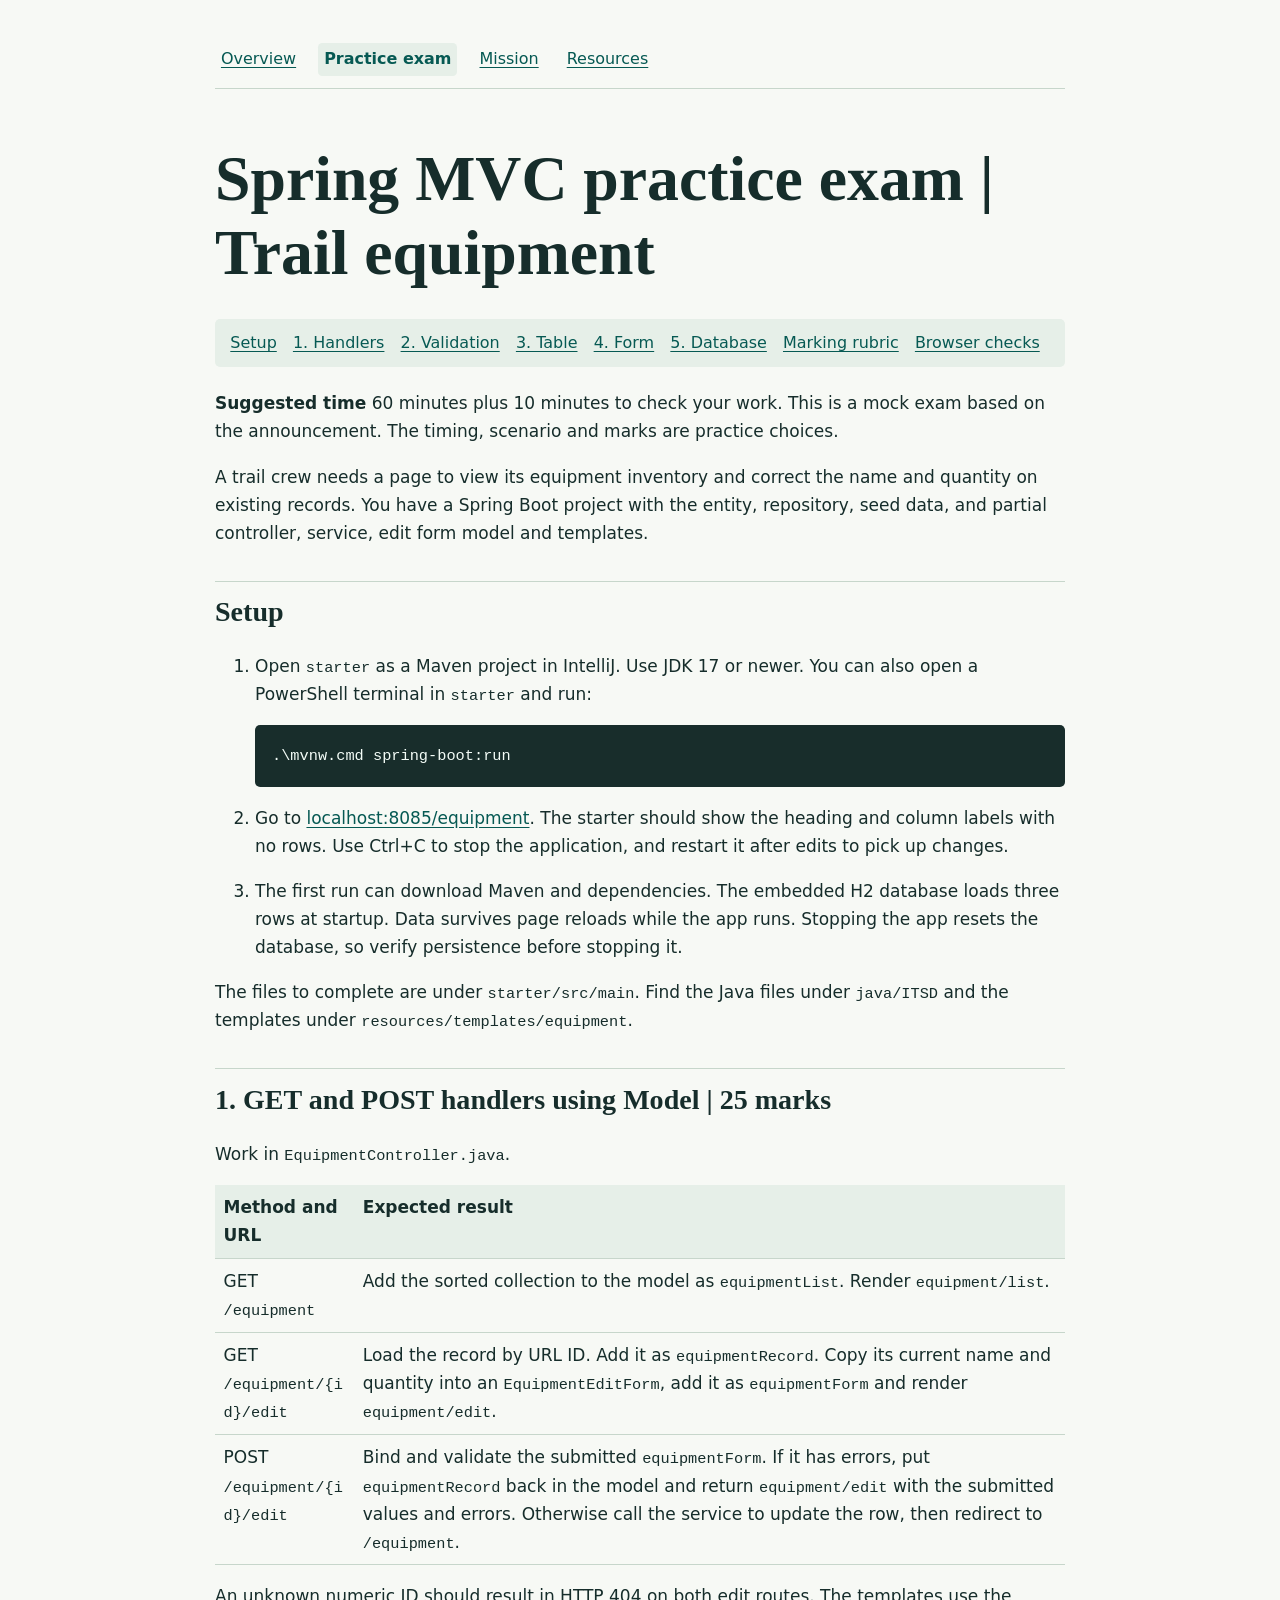
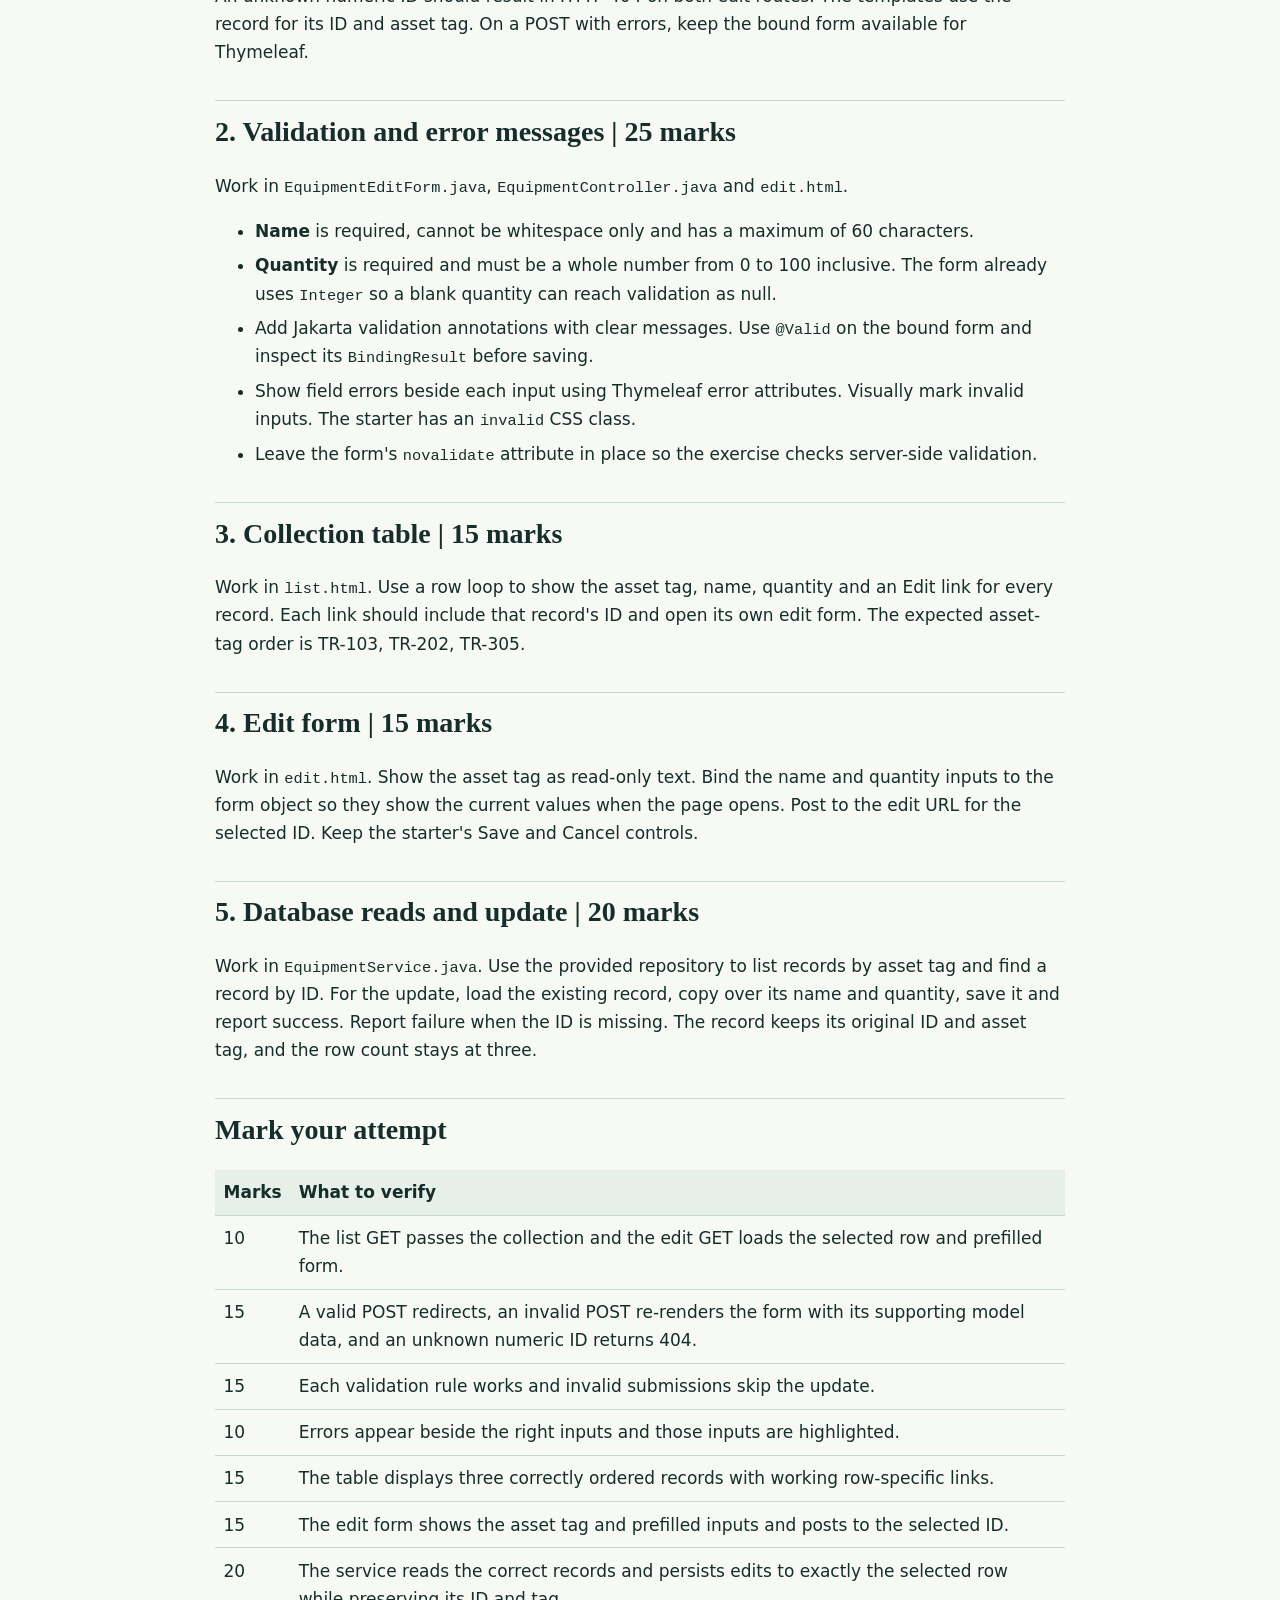
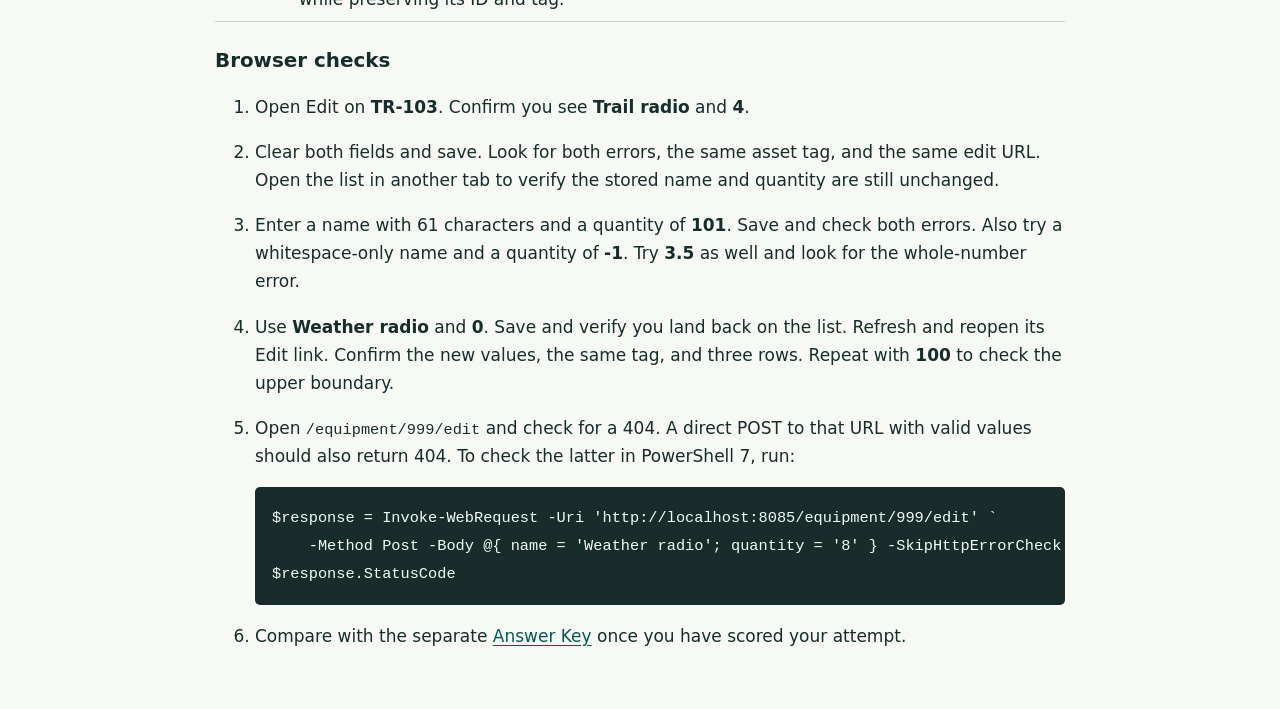
==== practice-exam.html @ 8e13370e "Prepare Spring MVC practice exam for sharing" ====
<!doctype html>
<html lang="en">
<head>
    <meta charset="utf-8">
    <meta name="viewport" content="width=device-width, initial-scale=1">
    <title>Spring MVC practice exam</title>
    <link rel="stylesheet" href="assets/study.css">
    <link rel="stylesheet" href="assets/study-pages.css">
</head>
<body>
<main class="study-page">
    <nav class="study-nav" aria-label="Practice test pages">
        <a href="index.html">Overview</a>
        <a href="practice-exam.html" aria-current="page">Practice exam</a>
        <a href="mission.html">Mission</a>
        <a href="resources.html">Resources</a>
    </nav>
    <article>
<h1 id="spring-mvc-practice-exam-trail-equipment">Spring MVC practice exam | Trail equipment</h1>
<nav class="exam-contents" aria-label="Exam sections">
    <a href="#setup">Setup</a>
    <a href="#get-and-post-handlers-using-model-25-marks">1. Handlers</a>
    <a href="#validation-and-error-messages-25-marks">2. Validation</a>
    <a href="#collection-table-15-marks">3. Table</a>
    <a href="#edit-form-15-marks">4. Form</a>
    <a href="#database-reads-and-update-20-marks">5. Database</a>
    <a href="#mark-your-attempt">Marking rubric</a>
    <a href="#browser-checks">Browser checks</a>
</nav>
<p><strong>Suggested time</strong> 60 minutes plus 10 minutes to check your work. This is a mock exam based on the announcement. The timing, scenario and marks are practice choices.</p>
<p>A trail crew needs a page to view its equipment inventory and correct the name and quantity on existing records. You have a Spring Boot project with the entity, repository, seed data, and partial controller, service, edit form model and templates.</p>
<h2 id="setup">Setup</h2>
<ol>
<li><p>Open <code>starter</code> as a Maven project in IntelliJ. Use JDK 17 or newer. You can also open a PowerShell terminal in <code>starter</code> and run:</p>
<pre><code class="language-powershell">.\mvnw.cmd spring-boot:run
</code></pre>
</li>
<li><p>Go to <a href="http://localhost:8085/equipment">localhost:8085/equipment</a>. The starter should show the heading and column labels with no rows. Use Ctrl+C to stop the application, and restart it after edits to pick up changes.</p>
</li>
<li><p>The first run can download Maven and dependencies. The embedded H2 database loads three rows at startup. Data survives page reloads while the app runs. Stopping the app resets the database, so verify persistence before stopping it.</p>
</li>
</ol>
<p>The files to complete are under <code>starter/src/main</code>. Find the Java files under <code>java/ITSD</code> and the templates under <code>resources/templates/equipment</code>.</p>
<h2 id="get-and-post-handlers-using-model-25-marks">1. GET and POST handlers using Model | 25 marks</h2>
<p>Work in <code>EquipmentController.java</code>.</p>
<div class="study-table"><table>
<thead>
<tr>
<th>Method and URL</th>
<th>Expected result</th>
</tr>
</thead>
<tbody>
<tr>
<td>GET <code>/equipment</code></td>
<td>Add the sorted collection to the model as <code>equipmentList</code>. Render <code>equipment/list</code>.</td>
</tr>
<tr>
<td>GET <code>/equipment/{id}/edit</code></td>
<td>Load the record by URL ID. Add it as <code>equipmentRecord</code>. Copy its current name and quantity into an <code>EquipmentEditForm</code>, add it as <code>equipmentForm</code> and render <code>equipment/edit</code>.</td>
</tr>
<tr>
<td>POST <code>/equipment/{id}/edit</code></td>
<td>Bind and validate the submitted <code>equipmentForm</code>. If it has errors, put <code>equipmentRecord</code> back in the model and return <code>equipment/edit</code> with the submitted values and errors. Otherwise call the service to update the row, then redirect to <code>/equipment</code>.</td>
</tr>
</tbody>
</table></div>
<p>An unknown numeric ID should result in HTTP 404 on both edit routes. The templates use the record for its ID and asset tag. On a POST with errors, keep the bound form available for Thymeleaf.</p>
<h2 id="validation-and-error-messages-25-marks">2. Validation and error messages | 25 marks</h2>
<p>Work in <code>EquipmentEditForm.java</code>, <code>EquipmentController.java</code> and <code>edit.html</code>.</p>
<ul>
<li><strong>Name</strong> is required, cannot be whitespace only and has a maximum of 60 characters.</li>
<li><strong>Quantity</strong> is required and must be a whole number from 0 to 100 inclusive. The form already uses <code>Integer</code> so a blank quantity can reach validation as null.</li>
<li>Add Jakarta validation annotations with clear messages. Use <code>@Valid</code> on the bound form and inspect its <code>BindingResult</code> before saving.</li>
<li>Show field errors beside each input using Thymeleaf error attributes. Visually mark invalid inputs. The starter has an <code>invalid</code> CSS class.</li>
<li>Leave the form's <code>novalidate</code> attribute in place so the exercise checks server-side validation.</li>
</ul>
<h2 id="collection-table-15-marks">3. Collection table | 15 marks</h2>
<p>Work in <code>list.html</code>. Use a row loop to show the asset tag, name, quantity and an Edit link for every record. Each link should include that record's ID and open its own edit form. The expected asset-tag order is TR-103, TR-202, TR-305.</p>
<h2 id="edit-form-15-marks">4. Edit form | 15 marks</h2>
<p>Work in <code>edit.html</code>. Show the asset tag as read-only text. Bind the name and quantity inputs to the form object so they show the current values when the page opens. Post to the edit URL for the selected ID. Keep the starter's Save and Cancel controls.</p>
<h2 id="database-reads-and-update-20-marks">5. Database reads and update | 20 marks</h2>
<p>Work in <code>EquipmentService.java</code>. Use the provided repository to list records by asset tag and find a record by ID. For the update, load the existing record, copy over its name and quantity, save it and report success. Report failure when the ID is missing. The record keeps its original ID and asset tag, and the row count stays at three.</p>
<h2 id="mark-your-attempt">Mark your attempt</h2>
<div class="study-table"><table>
<thead>
<tr>
<th>Marks</th>
<th>What to verify</th>
</tr>
</thead>
<tbody>
<tr>
<td>10</td>
<td>The list GET passes the collection and the edit GET loads the selected row and prefilled form.</td>
</tr>
<tr>
<td>15</td>
<td>A valid POST redirects, an invalid POST re-renders the form with its supporting model data, and an unknown numeric ID returns 404.</td>
</tr>
<tr>
<td>15</td>
<td>Each validation rule works and invalid submissions skip the update.</td>
</tr>
<tr>
<td>10</td>
<td>Errors appear beside the right inputs and those inputs are highlighted.</td>
</tr>
<tr>
<td>15</td>
<td>The table displays three correctly ordered records with working row-specific links.</td>
</tr>
<tr>
<td>15</td>
<td>The edit form shows the asset tag and prefilled inputs and posts to the selected ID.</td>
</tr>
<tr>
<td>20</td>
<td>The service reads the correct records and persists edits to exactly the selected row while preserving its ID and tag.</td>
</tr>
</tbody>
</table></div>
<h3 id="browser-checks">Browser checks</h3>
<ol>
<li><p>Open Edit on <strong>TR-103</strong>. Confirm you see <strong>Trail radio</strong> and <strong>4</strong>.</p>
</li>
<li><p>Clear both fields and save. Look for both errors, the same asset tag, and the same edit URL. Open the list in another tab to verify the stored name and quantity are still unchanged.</p>
</li>
<li><p>Enter a name with 61 characters and a quantity of <strong>101</strong>. Save and check both errors. Also try a whitespace-only name and a quantity of <strong>-1</strong>. Try <strong>3.5</strong> as well and look for the whole-number error.</p>
</li>
<li><p>Use <strong>Weather radio</strong> and <strong>0</strong>. Save and verify you land back on the list. Refresh and reopen its Edit link. Confirm the new values, the same tag, and three rows. Repeat with <strong>100</strong> to check the upper boundary.</p>
</li>
<li><p>Open <code>/equipment/999/edit</code> and check for a 404. A direct POST to that URL with valid values should also return 404. To check the latter in PowerShell 7, run:</p>
<pre><code class="language-powershell">$response = Invoke-WebRequest -Uri 'http://localhost:8085/equipment/999/edit' `
    -Method Post -Body @{ name = 'Weather radio'; quantity = '8' } -SkipHttpErrorCheck
$response.StatusCode
</code></pre>
</li>
<li><p>Compare with the separate <a href="answer-key/README.md">Answer Key</a> once you have scored your attempt.</p>
</li>
</ol>
    </article>
</main>
</body>
</html>
---- assets/study.css ----
:root {
    color-scheme: light;
    font: 17px/1.65 "Segoe UI", system-ui, sans-serif;
    color: #162d2b;
    background: #f7f9f5;
}

body { margin: 0; }
main { max-width: 50rem; margin: auto; padding: 2.5rem 1.25rem; }
h1, h2 { font-family: Georgia, serif; line-height: 1.16; }
h1 { font-size: clamp(2.25rem, 6vw, 3.75rem); margin-bottom: 0.45em; }
h2 { font-size: 1.65rem; }
.intro { font-size: 1.22rem; }
nav { font-size: 0.94rem; }
a { color: #065953; text-underline-offset: 0.18em; }
section { border-top: 1px solid #c7d6cb; margin-top: 2rem; }
.flow, details { background: #e6efe8; padding: 0.8rem 1rem; border-left: 4px solid #337263; }
summary { cursor: pointer; font-weight: 700; }
li + li { margin-top: 0.4rem; }
pre { overflow-x: auto; padding: 1rem; background: #182d2b; color: #f3fcf7; border-radius: 0.3rem; }
code { font: 0.9em/1.5 Consolas, monospace; }
p code, td code, li code { overflow-wrap: anywhere; }
table { border-collapse: collapse; width: 100%; }
td, th { border-bottom: 1px solid #c7d6cb; padding: 0.5rem; vertical-align: top; text-align: left; }
td:first-child { width: 23%; }
footer { margin-top: 2rem; border-top: 1px solid #c7d6cb; padding-top: 0.7rem; }

@media print {
    :root { font-size: 11pt; color: black; background: white; }
    main { max-width: none; padding: 0; }
    nav { display: none; }
    h1 { font-size: 27pt; }
    h2 { break-after: avoid; }
    pre { background: white; color: black; border: 1px solid #777; white-space: pre-wrap; }
    tr { break-inside: avoid; }
    .reference { font-size: 10pt; }
}
---- assets/study-pages.css ----
.study-nav,
.exam-contents {
    display: flex;
    flex-wrap: wrap;
    gap: 0.3rem 0.95rem;
}

.study-nav {
    align-items: center;
    border-bottom: 1px solid #c7d6cb;
    padding-bottom: 0.75rem;
}

.study-nav a {
    padding: 0.2rem 0.35rem;
}

.study-nav a[aria-current="page"] {
    background: #e6efe8;
    border-radius: 0.25rem;
    font-weight: 700;
    text-decoration: none;
}

.exam-contents {
    margin: 1.1rem 0 1.3rem;
    padding: 0.65rem 0.9rem;
    background: #e6efe8;
    border-radius: 0.3rem;
}

.study-page h2 {
    margin-top: 2rem;
    padding-top: 0.85rem;
    border-top: 1px solid #c7d6cb;
}

.study-page h3 {
    margin-top: 1.55rem;
    line-height: 1.25;
}

.study-table {
    overflow-x: auto;
    margin: 1rem 0;
}

.study-table th {
    background: #e6efe8;
}

.study-table td:first-child {
    width: auto;
}

@media print {
    .study-nav, .exam-contents { display: none; }
    .study-table { overflow: visible; }
    .study-table thead { display: table-header-group; }
}
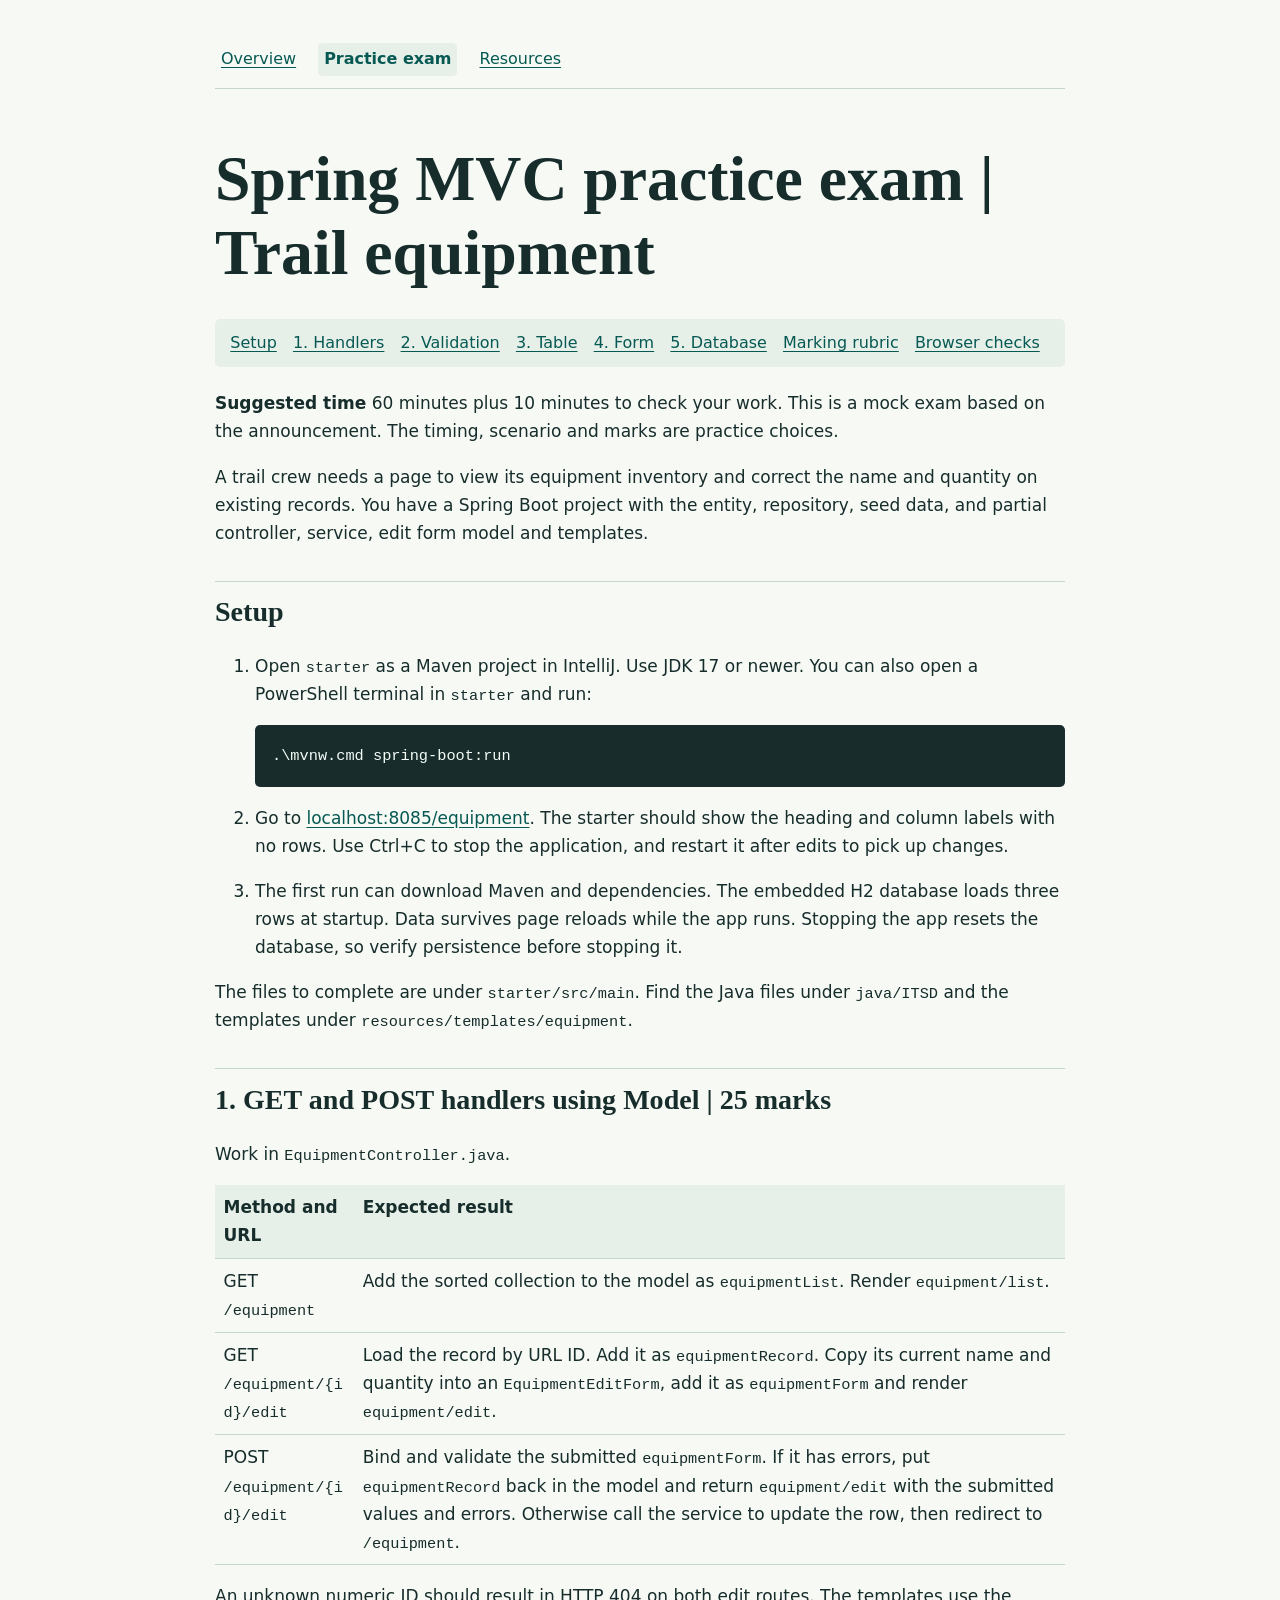
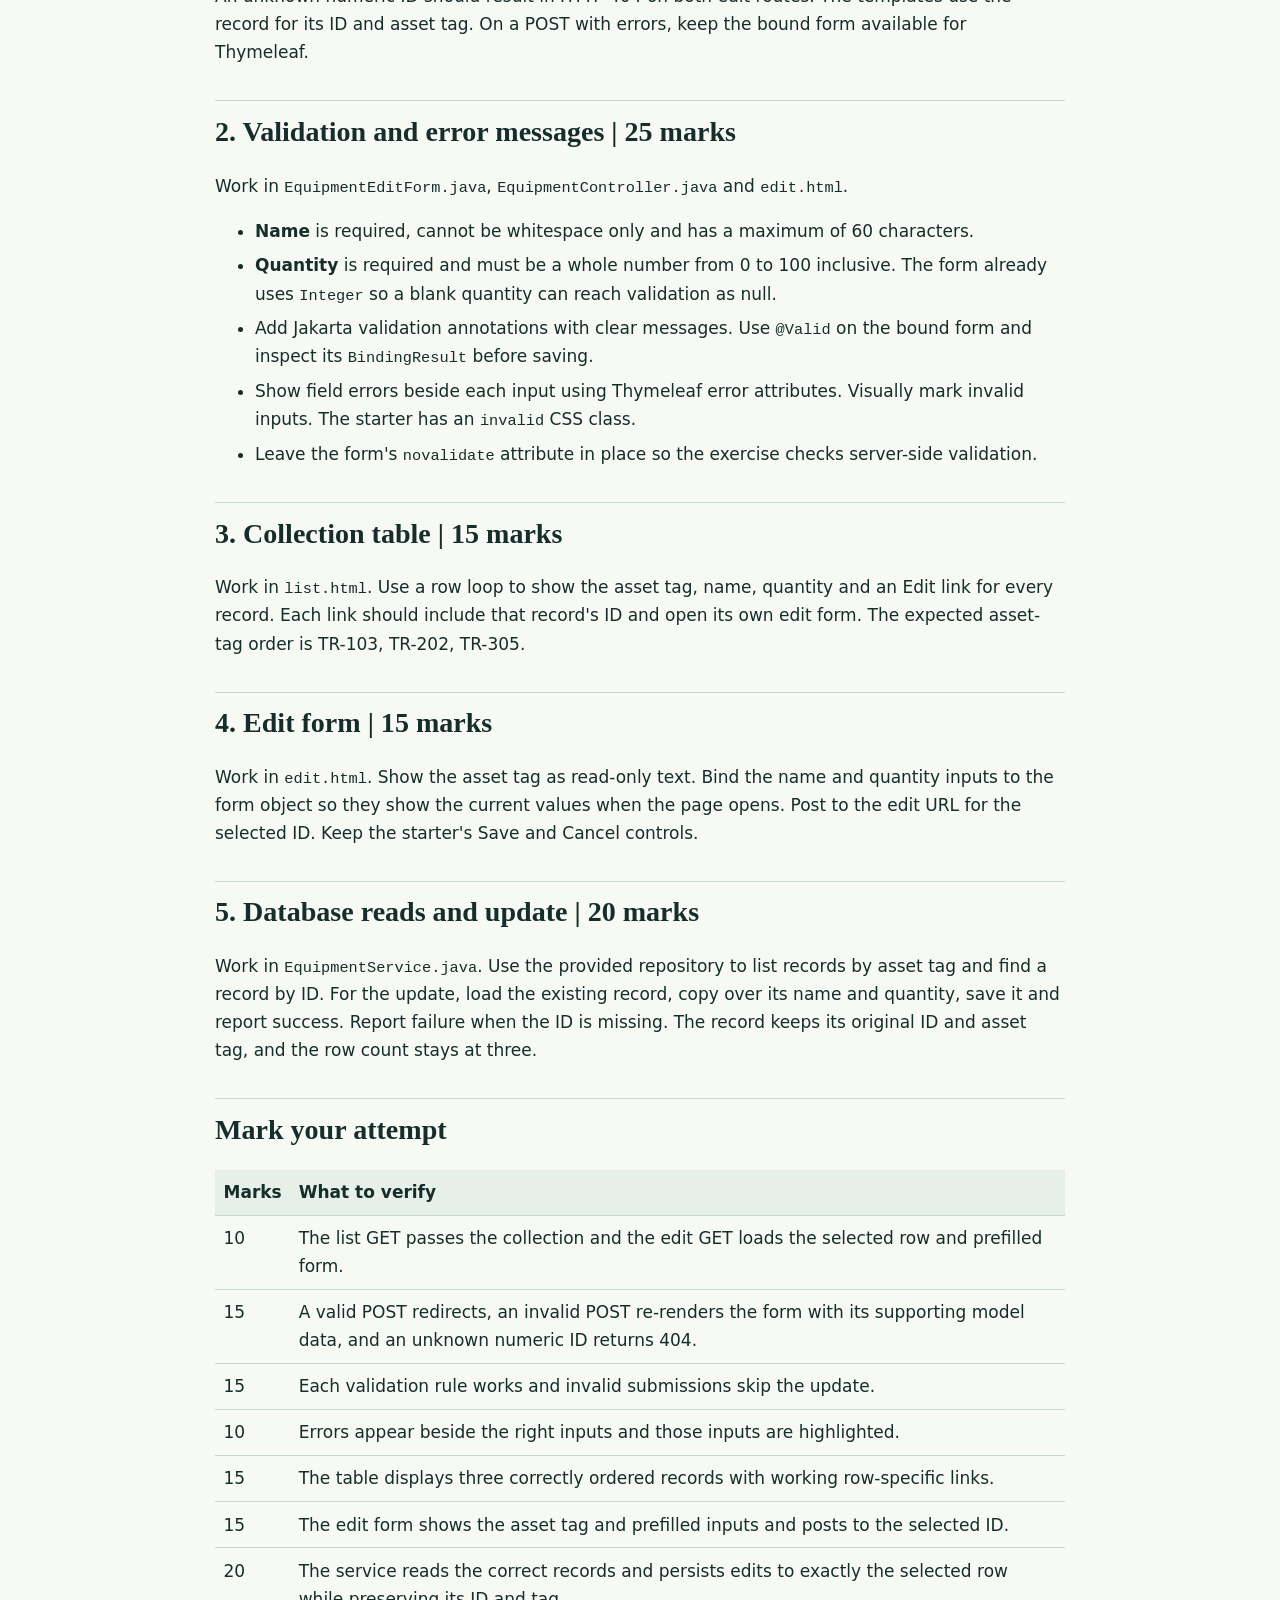
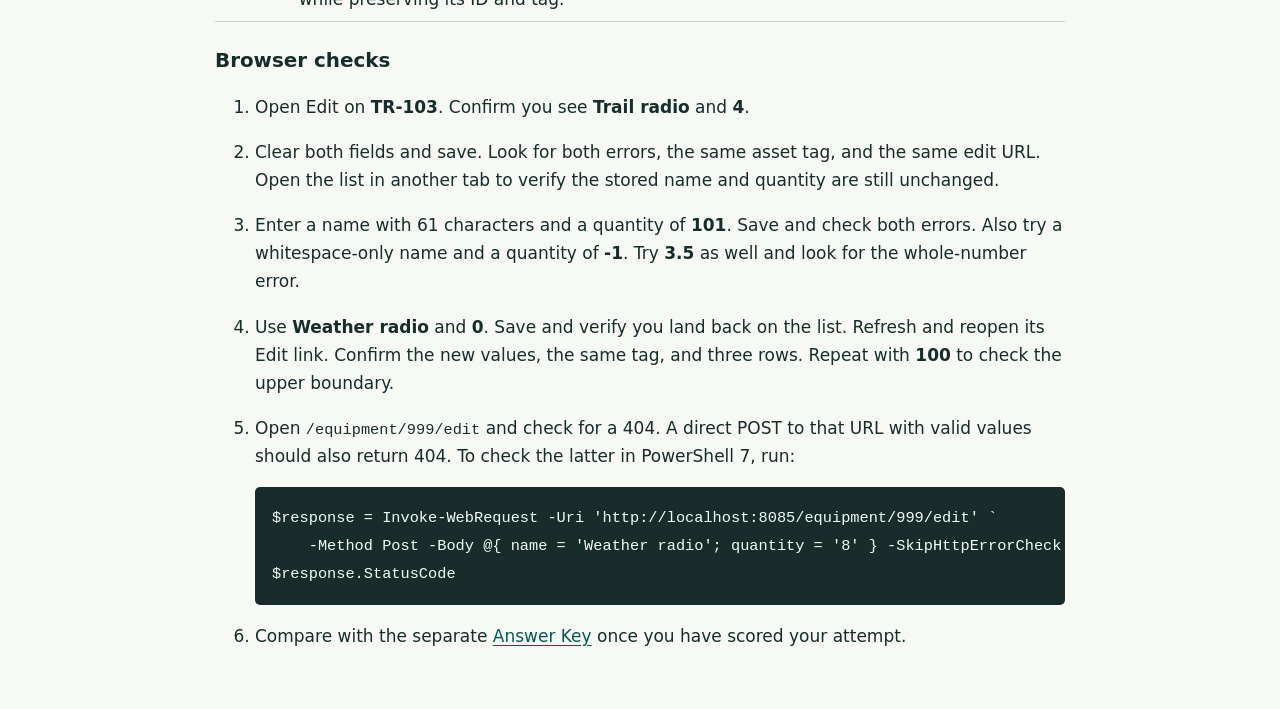
==== commit f80c9543: "Refine practice exam pages" ====
--- a/practice-exam.html
+++ b/practice-exam.html
@@ -12,7 +12,6 @@
     <nav class="study-nav" aria-label="Practice test pages">
         <a href="index.html">Overview</a>
         <a href="practice-exam.html" aria-current="page">Practice exam</a>
-        <a href="mission.html">Mission</a>
         <a href="resources.html">Resources</a>
     </nav>
     <article>
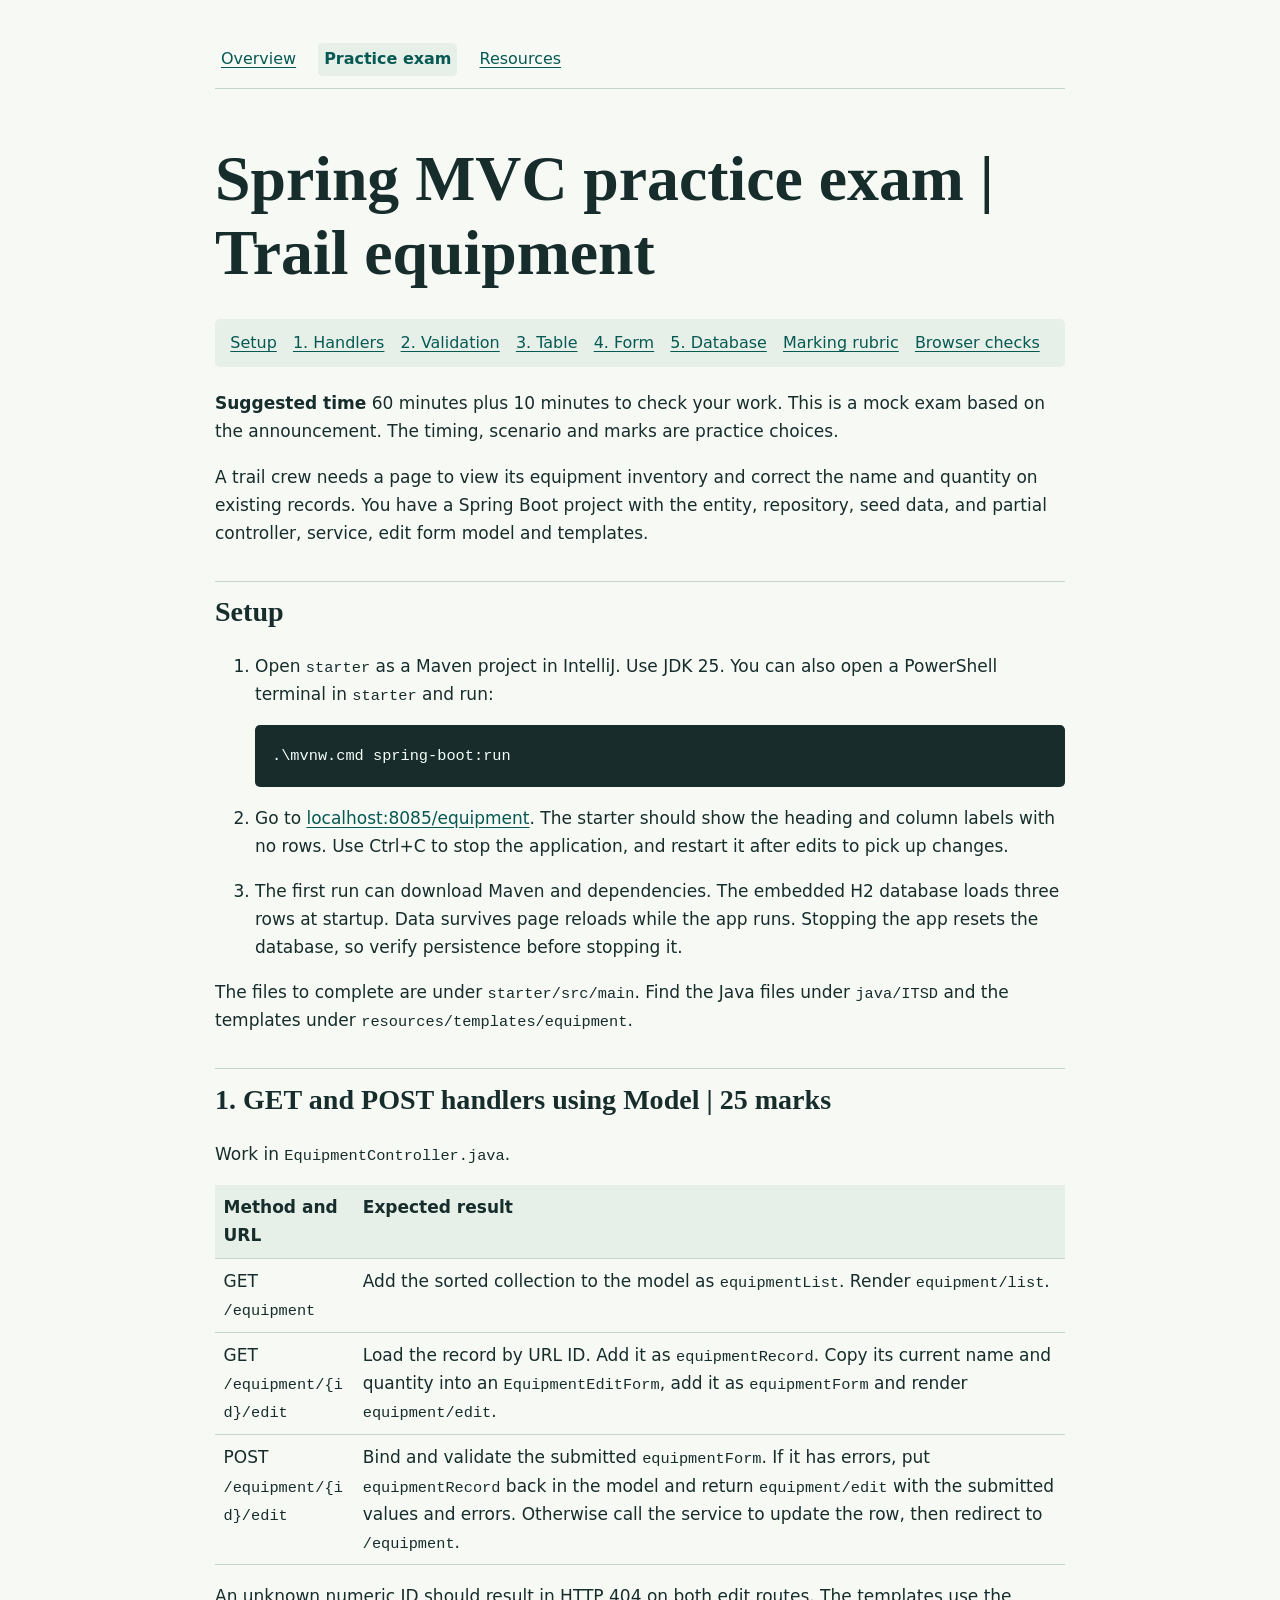
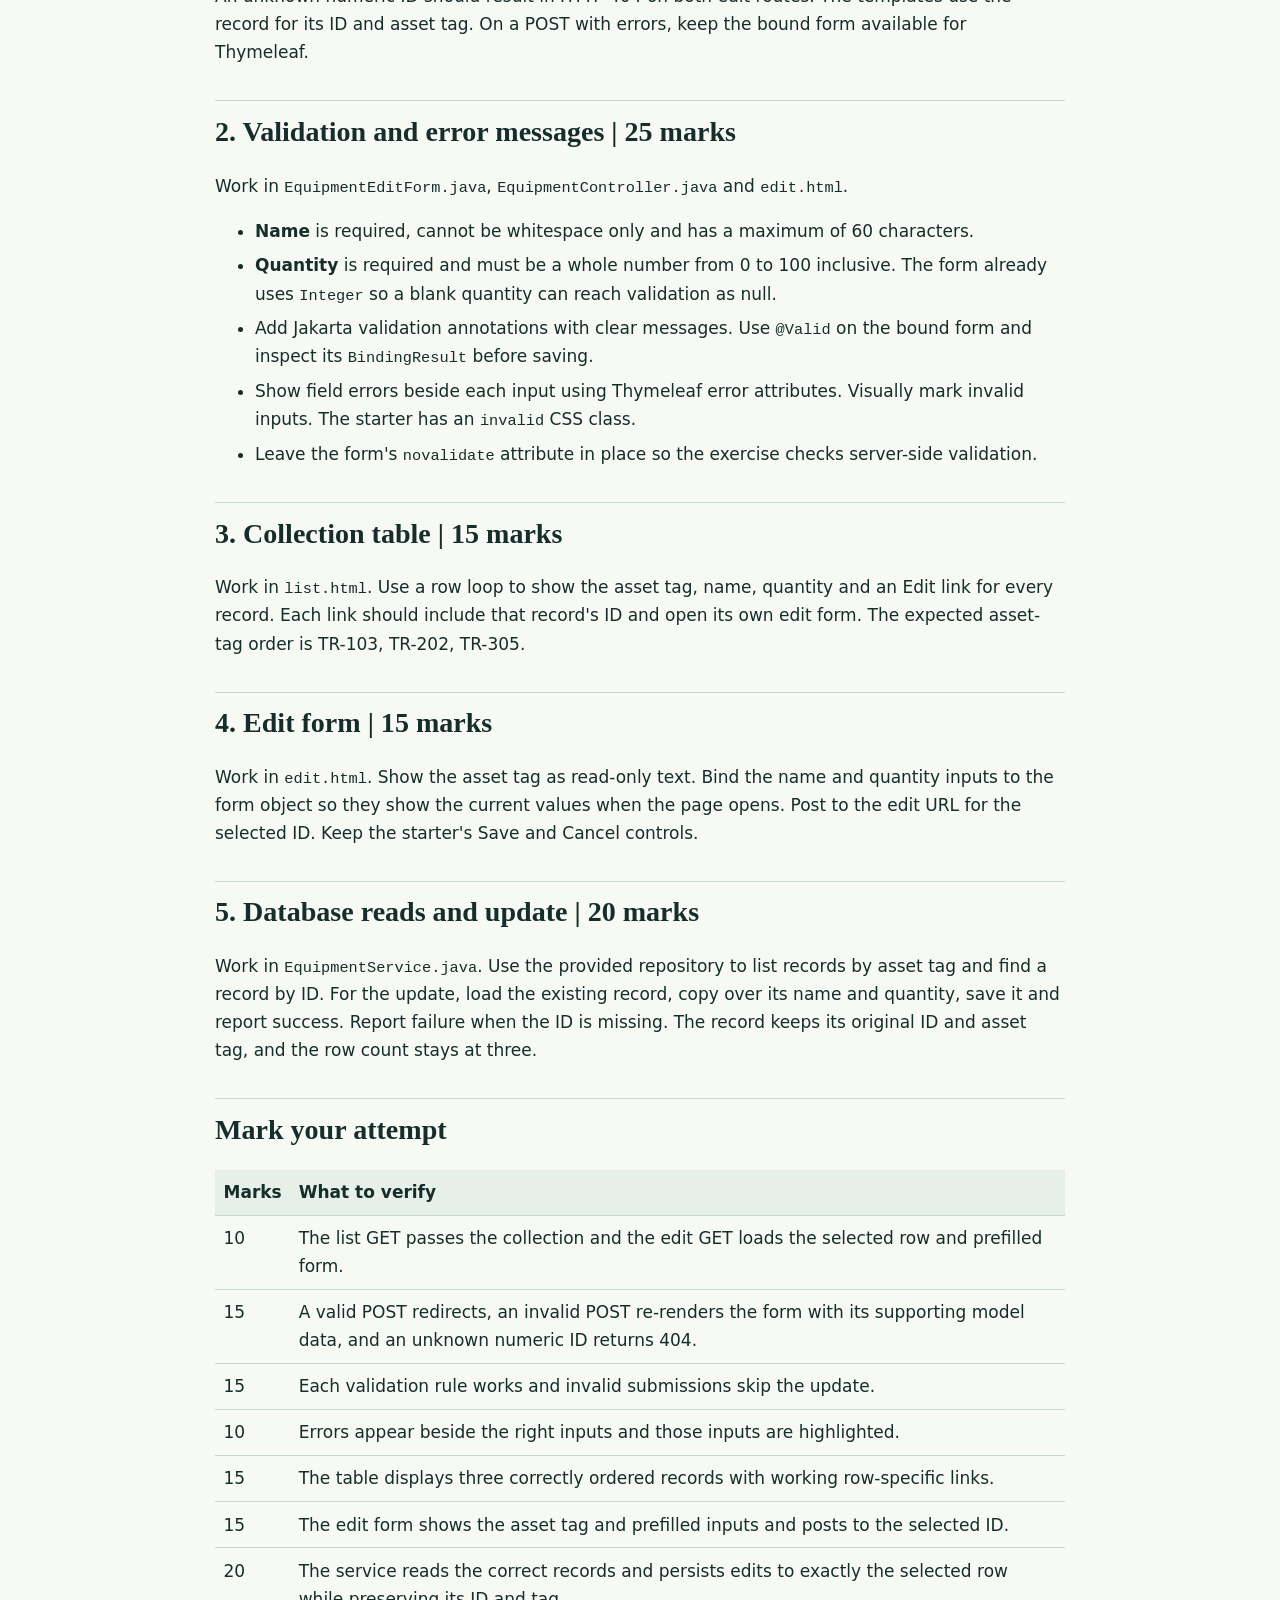
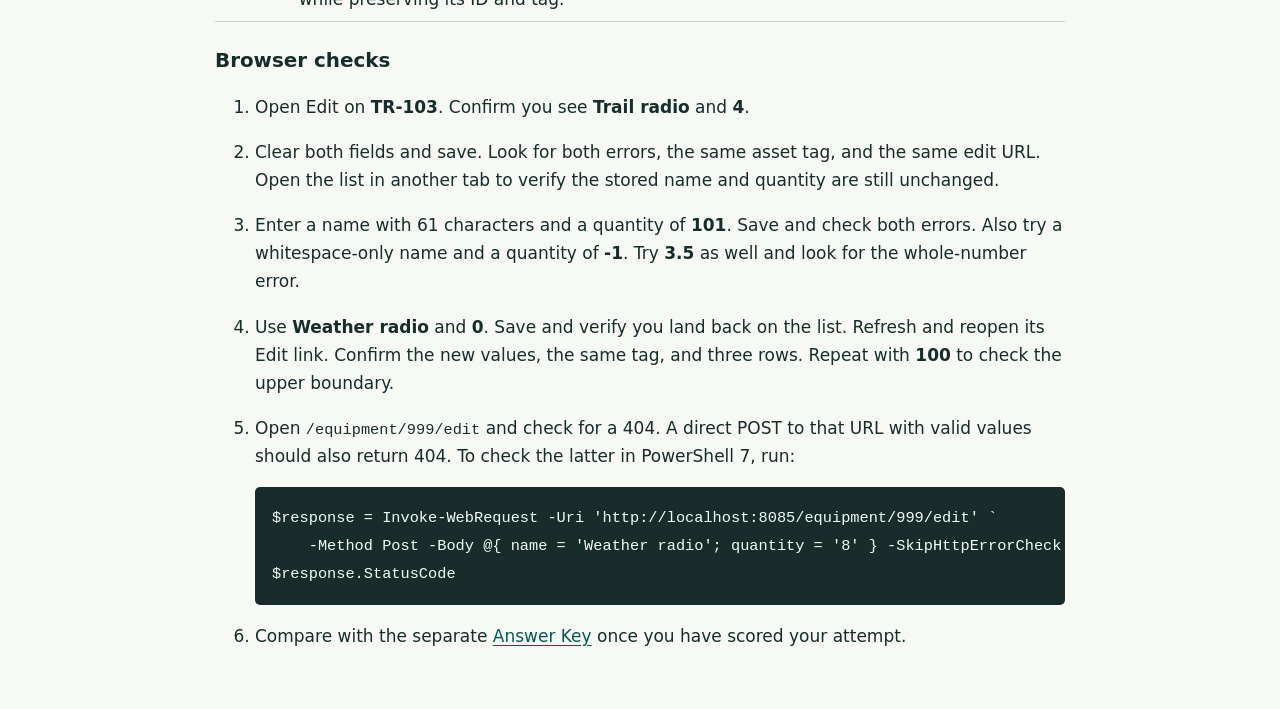
==== commit 05175906: "Update practice exam setup for JDK 25" ====
--- a/practice-exam.html
+++ b/practice-exam.html
@@ -30,7 +30,7 @@
 <p>A trail crew needs a page to view its equipment inventory and correct the name and quantity on existing records. You have a Spring Boot project with the entity, repository, seed data, and partial controller, service, edit form model and templates.</p>
 <h2 id="setup">Setup</h2>
 <ol>
-<li><p>Open <code>starter</code> as a Maven project in IntelliJ. Use JDK 17 or newer. You can also open a PowerShell terminal in <code>starter</code> and run:</p>
+<li><p>Open <code>starter</code> as a Maven project in IntelliJ. Use JDK 25. You can also open a PowerShell terminal in <code>starter</code> and run:</p>
 <pre><code class="language-powershell">.\mvnw.cmd spring-boot:run
 </code></pre>
 </li>
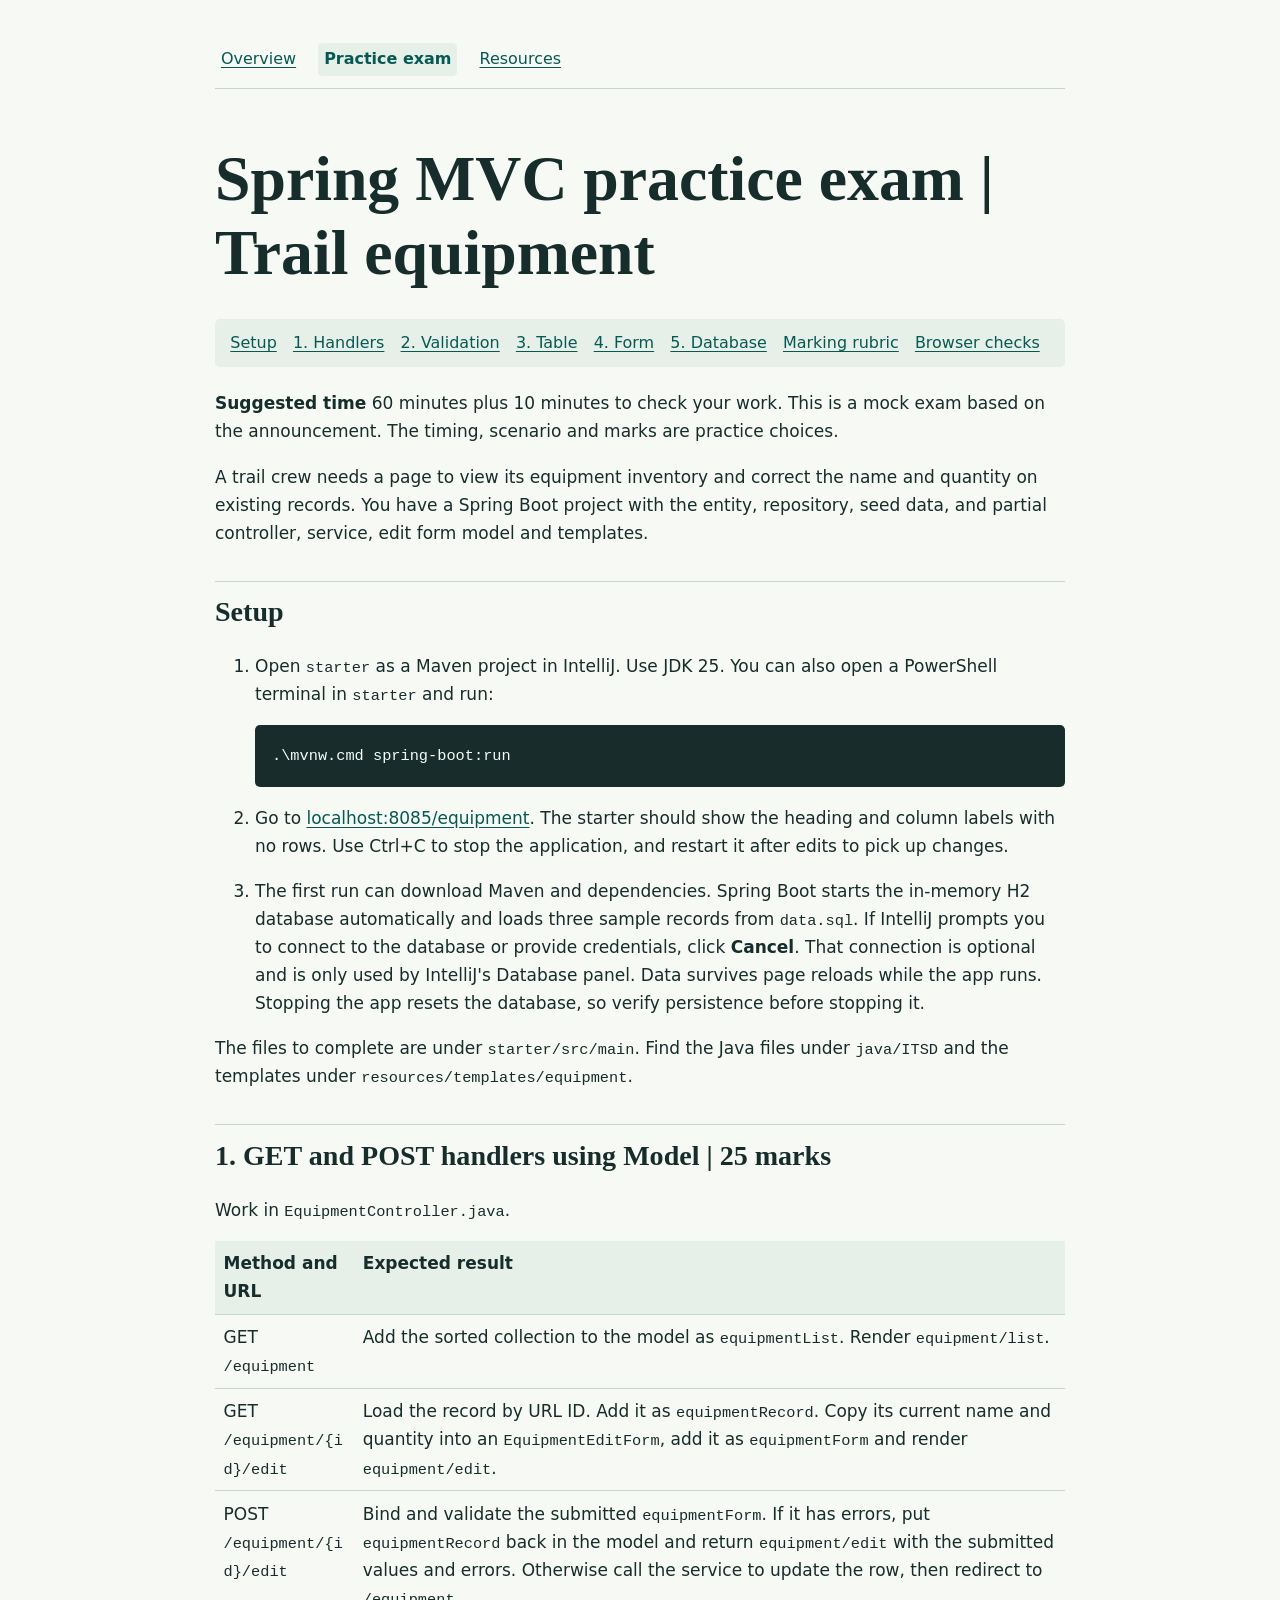
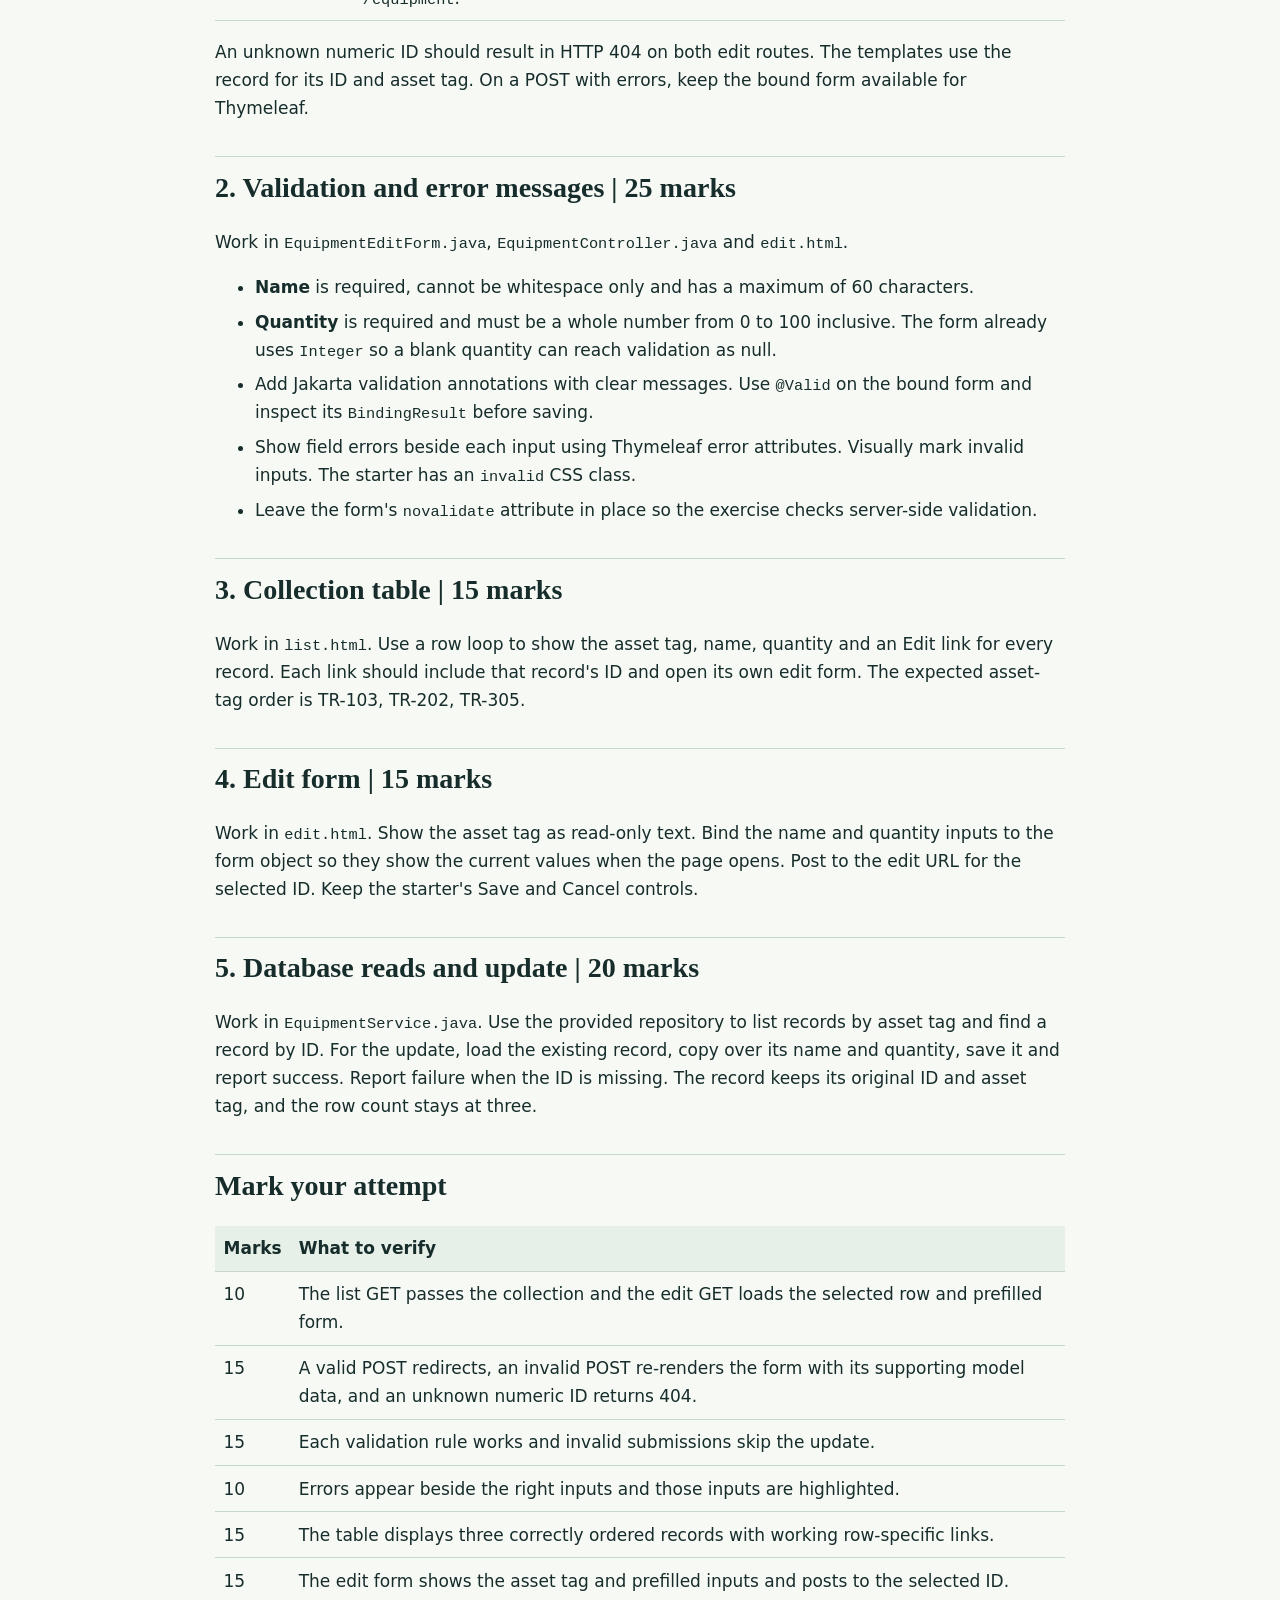
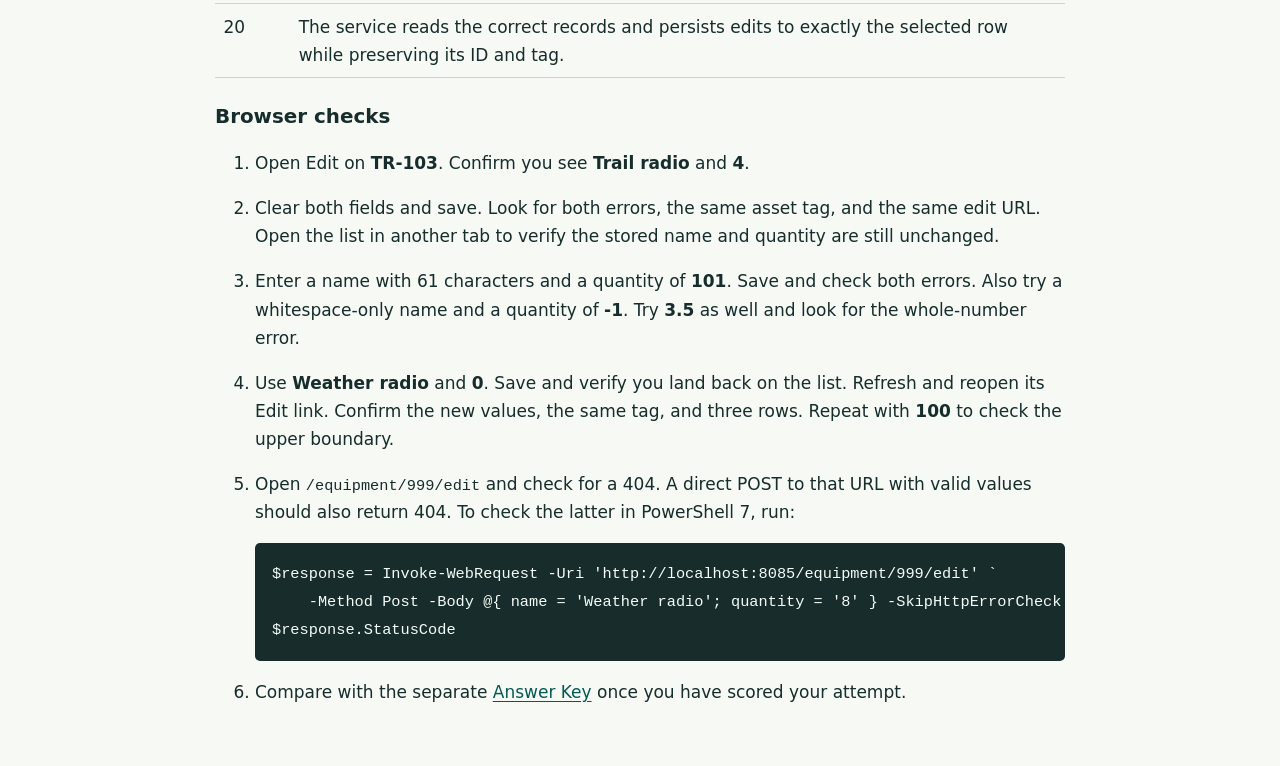
==== commit 8ba60923: "Clarify H2 setup in the practice exam" ====
--- a/practice-exam.html
+++ b/practice-exam.html
@@ -36,7 +36,7 @@
 </li>
 <li><p>Go to <a href="http://localhost:8085/equipment">localhost:8085/equipment</a>. The starter should show the heading and column labels with no rows. Use Ctrl+C to stop the application, and restart it after edits to pick up changes.</p>
 </li>
-<li><p>The first run can download Maven and dependencies. The embedded H2 database loads three rows at startup. Data survives page reloads while the app runs. Stopping the app resets the database, so verify persistence before stopping it.</p>
+<li><p>The first run can download Maven and dependencies. Spring Boot starts the in-memory H2 database automatically and loads three sample records from <code>data.sql</code>. If IntelliJ prompts you to connect to the database or provide credentials, click <strong>Cancel</strong>. That connection is optional and is only used by IntelliJ's Database panel. Data survives page reloads while the app runs. Stopping the app resets the database, so verify persistence before stopping it.</p>
 </li>
 </ol>
 <p>The files to complete are under <code>starter/src/main</code>. Find the Java files under <code>java/ITSD</code> and the templates under <code>resources/templates/equipment</code>.</p>
